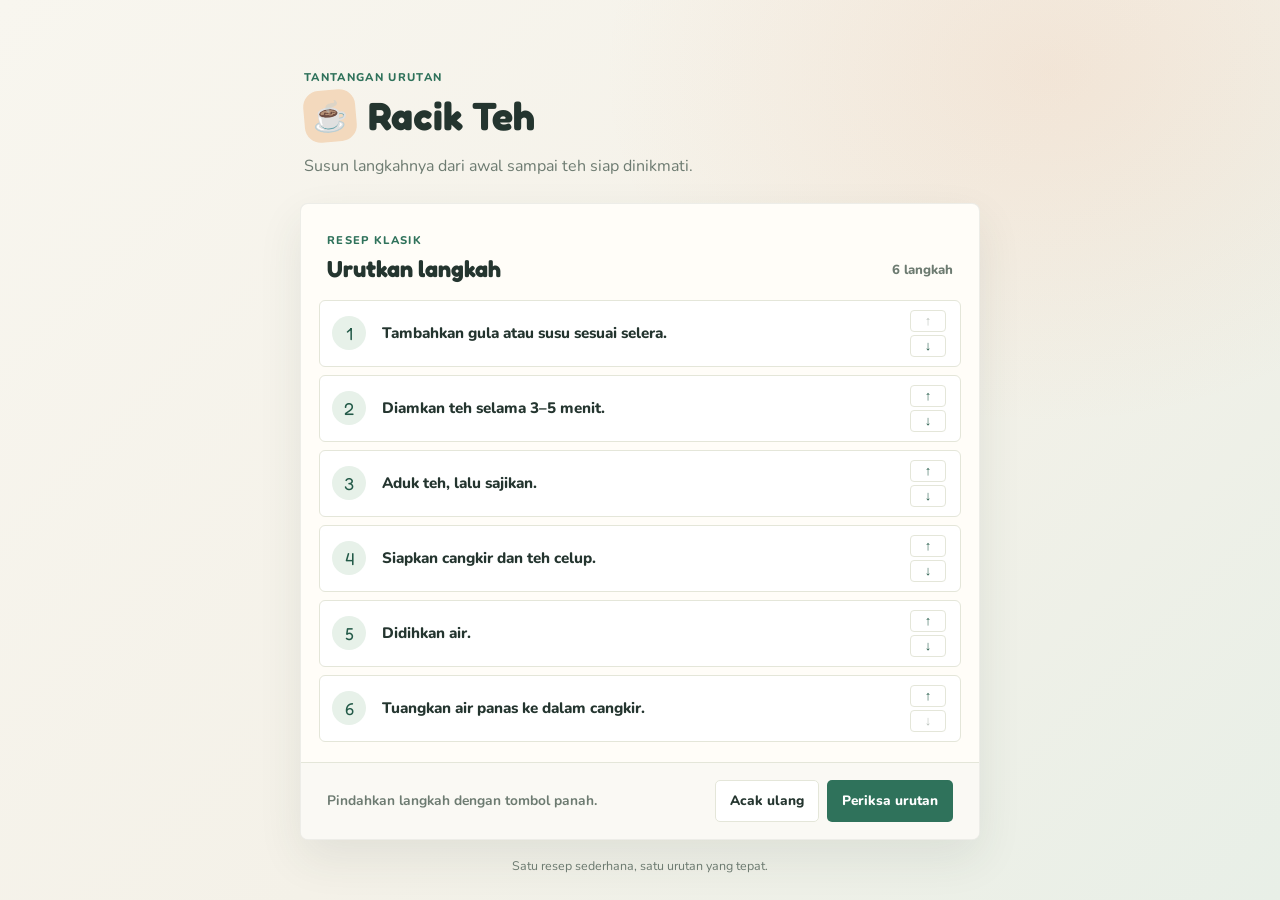
==== index.html @ b0c971d9 "first commit" ====
<!DOCTYPE html>
<html lang="id">
<head>
    <meta charset="UTF-8">
    <meta name="viewport" content="width=device-width, initial-scale=1.0">
    <meta name="theme-color" content="#f4f1e8">
    <title>Racik Teh | Urutkan Langkah</title>
    <link rel="preconnect" href="https://fonts.googleapis.com">
    <link rel="preconnect" href="https://fonts.gstatic.com" crossorigin>
    <link href="https://fonts.googleapis.com/css2?family=Fredoka:wght@500;600;700&family=Nunito:wght@400;600;700;800&display=swap" rel="stylesheet">
    <link rel="stylesheet" href="styles.css">
    <script type="module" src="game.js"></script>
</head>
<body>
    <main class="game-shell">
        <header class="game-header">
            <div class="eyebrow">TANTANGAN URUTAN</div>
            <div class="title-row">
                <span class="tea-mark" aria-hidden="true">☕</span>
                <h1>Racik Teh</h1>
            </div>
            <p>Susun langkahnya dari awal sampai teh siap dinikmati.</p>
        </header>

        <section class="game-panel" aria-labelledby="steps-heading">
            <div class="panel-heading">
                <div>
                    <span class="section-kicker">RESEP KLASIK</span>
                    <h2 id="steps-heading">Urutkan langkah</h2>
                </div>
                <div class="step-count" id="stepCount" aria-live="polite">6 langkah</div>
            </div>

            <ol class="steps-list" id="stepsList" aria-label="Langkah membuat teh"></ol>

            <div class="game-footer">
                <p class="feedback" id="feedback" aria-live="polite">Pindahkan langkah dengan tombol panah.</p>
                <div class="actions">
                    <button class="button button-secondary" id="resetButton" type="button">Acak ulang</button>
                    <button class="button button-primary" id="checkButton" type="button">Periksa urutan</button>
                </div>
            </div>
        </section>

        <footer class="page-footer">Satu resep sederhana, satu urutan yang tepat.</footer>
    </main>
</body>
</html>
---- styles.css ----
:root {
    color-scheme: light;
    --paper: #f4f1e8;
    --surface: #fffdf8;
    --ink: #24352f;
    --muted: #6d7b71;
    --line: #e4e6d9;
    --green: #2f725b;
    --green-dark: #235a48;
    --green-soft: #e7f1e9;
    --orange: #e18b55;
    --correct: #28714d;
    --wrong: #b34e3d;
    --display: 'Fredoka', sans-serif;
    --body: 'Nunito', sans-serif;
}

* {
    box-sizing: border-box;
}

body {
    min-height: 100vh;
    margin: 0;
    padding: 32px 18px 24px;
    background:
        radial-gradient(ellipse at 82% 8%, rgba(225, 139, 85, 0.12), transparent 28rem),
        linear-gradient(135deg, #f8f6ef 0%, var(--paper) 55%, #e8efe7 100%);
    color: var(--ink);
    font-family: var(--body);
}

button,
a {
    -webkit-tap-highlight-color: transparent;
}

.game-shell {
    width: min(100%, 680px);
    margin: 0 auto;
}

.back-link {
    display: inline-flex;
    align-items: center;
    min-height: 36px;
    color: var(--muted);
    font-size: 0.88rem;
    font-weight: 800;
    text-decoration: none;
}

.back-link:hover {
    color: var(--green-dark);
}

.game-header {
    padding: 38px 4px 24px;
    animation: arrive 450ms ease-out both;
}

.eyebrow,
.section-kicker {
    color: var(--green);
    font-size: 0.7rem;
    font-weight: 800;
    letter-spacing: 0.12em;
}

.title-row {
    display: flex;
    align-items: center;
    gap: 12px;
    margin-top: 5px;
}

.tea-mark {
    display: grid;
    width: 52px;
    height: 52px;
    flex: 0 0 52px;
    place-items: center;
    border-radius: 16px;
    background: #f3d9bd;
    font-size: 1.8rem;
    transform: rotate(-5deg);
}

h1,
h2 {
    margin: 0;
    font-family: var(--display);
}

h1 {
    font-size: 2.45rem;
    line-height: 1.1;
}

.game-header p {
    max-width: 470px;
    margin: 12px 0 0;
    color: var(--muted);
    font-size: 1rem;
    line-height: 1.55;
}

.game-panel {
    overflow: hidden;
    border: 1px solid rgba(36, 53, 47, 0.08);
    border-radius: 8px;
    background: var(--surface);
    box-shadow: 0 18px 45px rgba(45, 70, 56, 0.09);
    animation: arrive 550ms 80ms ease-out both;
}

.panel-heading {
    display: flex;
    align-items: end;
    justify-content: space-between;
    gap: 16px;
    padding: 24px 26px 18px;
}

.panel-heading h2 {
    margin-top: 4px;
    font-size: 1.45rem;
}

.step-count {
    padding-bottom: 3px;
    color: var(--muted);
    font-size: 0.82rem;
    font-weight: 800;
    white-space: nowrap;
}

.steps-list {
    display: grid;
    gap: 8px;
    margin: 0;
    padding: 0 18px;
    list-style: none;
}

.step-item {
    display: grid;
    grid-template-columns: 38px minmax(0, 1fr) 40px;
    align-items: center;
    gap: 12px;
    min-height: 64px;
    padding: 9px 10px 9px 12px;
    border: 1px solid var(--line);
    border-radius: 6px;
    background: #fff;
    animation: arrive 300ms ease-out both;
}

.step-number {
    display: grid;
    width: 34px;
    aspect-ratio: 1;
    place-items: center;
    border-radius: 50%;
    background: var(--green-soft);
    color: var(--green-dark);
    font-family: var(--display);
    font-size: 1.08rem;
}

.step-text {
    font-size: 0.95rem;
    font-weight: 800;
    line-height: 1.35;
}

.move-controls {
    display: grid;
    gap: 3px;
}

.move-button {
    display: grid;
    width: 36px;
    height: 22px;
    place-items: center;
    border: 1px solid var(--line);
    border-radius: 4px;
    background: #fff;
    color: var(--green-dark);
    cursor: pointer;
    font-size: 0.82rem;
    line-height: 1;
}

.move-button:hover:not(:disabled) {
    border-color: var(--green);
    background: var(--green-soft);
}

.move-button:disabled {
    color: #b8c0b9;
    cursor: default;
}

.step-item.is-correct {
    border-color: rgba(40, 113, 77, 0.45);
    background: #f3faf4;
}

.step-item.is-wrong {
    border-color: rgba(179, 78, 61, 0.35);
    background: #fff8f5;
}

.game-footer {
    display: grid;
    grid-template-columns: minmax(0, 1fr) auto;
    align-items: center;
    gap: 16px;
    margin-top: 20px;
    padding: 17px 26px;
    border-top: 1px solid var(--line);
    background: #faf9f4;
}

.feedback {
    margin: 0;
    color: var(--muted);
    font-size: 0.86rem;
    font-weight: 700;
    line-height: 1.4;
}

.feedback[data-state="success"] {
    color: var(--correct);
}

.feedback[data-state="error"] {
    color: var(--wrong);
}

.actions {
    display: flex;
    gap: 8px;
}

.button {
    min-height: 42px;
    padding: 0 14px;
    border: 1px solid transparent;
    border-radius: 5px;
    cursor: pointer;
    font-family: var(--body);
    font-size: 0.85rem;
    font-weight: 800;
    transition: background-color 140ms ease, transform 140ms ease;
}

.button:active {
    transform: translateY(1px);
}

.button-primary {
    background: var(--green);
    color: #fff;
}

.button-primary:hover {
    background: var(--green-dark);
}

.button-secondary {
    border-color: var(--line);
    background: #fff;
    color: var(--ink);
}

.button-secondary:hover {
    background: var(--green-soft);
}

.button:focus-visible,
.move-button:focus-visible,
.back-link:focus-visible {
    outline: 3px solid var(--orange);
    outline-offset: 3px;
}

.page-footer {
    padding: 17px 4px 0;
    color: var(--muted);
    font-size: 0.78rem;
    text-align: center;
}

@keyframes arrive {
    from {
        opacity: 0;
        transform: translateY(8px);
    }

    to {
        opacity: 1;
        transform: translateY(0);
    }
}

@media (max-width: 560px) {
    body {
        padding: 18px 12px 20px;
    }

    .game-header {
        padding: 27px 2px 19px;
    }

    h1 {
        font-size: 2.1rem;
    }

    .panel-heading {
        padding: 20px 16px 15px;
    }

    .steps-list {
        padding: 0 10px;
    }

    .step-item {
        grid-template-columns: 34px minmax(0, 1fr) 38px;
        gap: 9px;
        padding-left: 9px;
    }

    .step-text {
        font-size: 0.88rem;
    }

    .game-footer {
        grid-template-columns: 1fr;
        gap: 12px;
        padding: 15px 16px;
    }

    .actions {
        display: grid;
        grid-template-columns: 1fr 1.25fr;
    }

    .button {
        padding: 0 10px;
        font-size: 0.8rem;
    }
}

@media (prefers-reduced-motion: reduce) {
    *,
    *::before,
    *::after {
        animation-duration: 0.01ms !important;
        animation-iteration-count: 1 !important;
        scroll-behavior: auto !important;
        transition-duration: 0.01ms !important;
    }
}
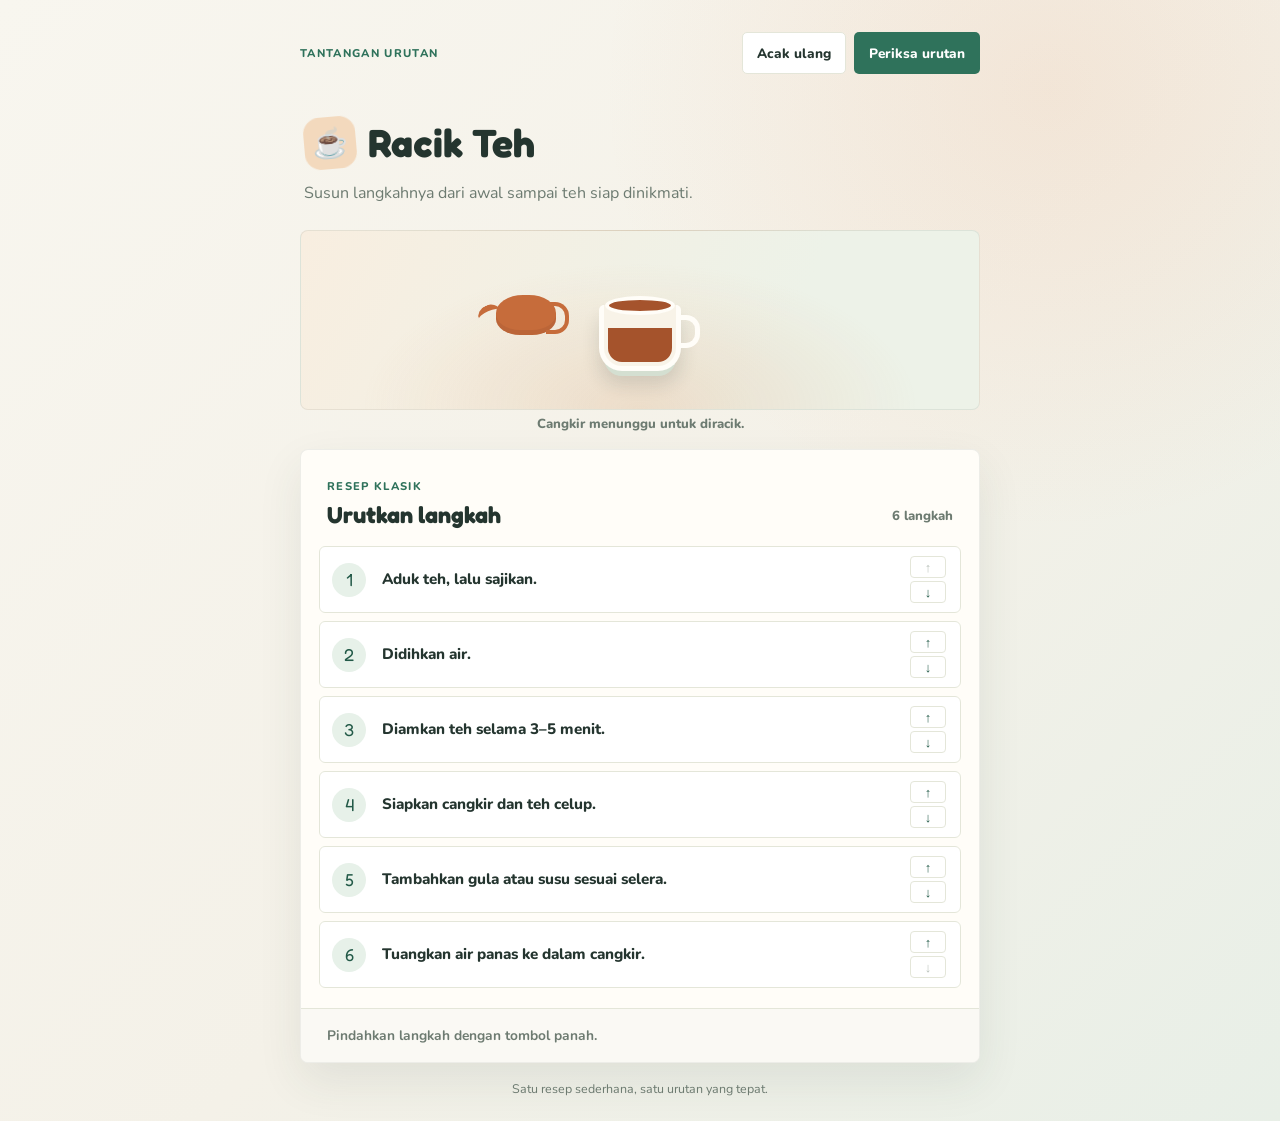
==== commit 59d41113: "feat: make button sticky to top screen" ====
--- a/index.html
+++ b/index.html
@@ -1,26 +1,51 @@
 <!DOCTYPE html>
 <html lang="id">
+
 <head>
     <meta charset="UTF-8">
     <meta name="viewport" content="width=device-width, initial-scale=1.0">
     <meta name="theme-color" content="#f4f1e8">
-    <title>Racik Teh | Urutkan Langkah</title>
+    <title>Racik Teh | Tantangan Urutan</title>
     <link rel="preconnect" href="https://fonts.googleapis.com">
     <link rel="preconnect" href="https://fonts.gstatic.com" crossorigin>
-    <link href="https://fonts.googleapis.com/css2?family=Fredoka:wght@500;600;700&family=Nunito:wght@400;600;700;800&display=swap" rel="stylesheet">
+    <link
+        href="https://fonts.googleapis.com/css2?family=Fredoka:wght@500;600;700&family=Nunito:wght@400;600;700;800&display=swap"
+        rel="stylesheet">
     <link rel="stylesheet" href="styles.css">
     <script type="module" src="game.js"></script>
 </head>
+
 <body>
     <main class="game-shell">
+        <div class="header-top">
+            <div class="eyebrow">TANTANGAN URUTAN</div>
+            <div class="top-actions">
+                <button class="button button-secondary" id="resetButton" type="button">Acak ulang</button>
+                <button class="button button-primary" id="checkButton" type="button">Periksa urutan</button>
+            </div>
+        </div>
         <header class="game-header">
-            <div class="eyebrow">TANTANGAN URUTAN</div>
             <div class="title-row">
                 <span class="tea-mark" aria-hidden="true">☕</span>
                 <h1>Racik Teh</h1>
             </div>
             <p>Susun langkahnya dari awal sampai teh siap dinikmati.</p>
         </header>
+
+        <div class="tea-scene" id="teaScene" role="img" aria-label="Cangkir teh menunggu untuk diracik">
+            <div class="tea-kettle" aria-hidden="true"></div>
+            <span class="steam steam-kettle" aria-hidden="true"></span>
+            <span class="tea-stream" aria-hidden="true"></span>
+            <div class="tea-cup" aria-hidden="true">
+                <span class="tea-liquid"></span>
+            </div>
+            <span class="steam steam-cup" aria-hidden="true"></span>
+            <span class="tea-bag" aria-hidden="true"></span>
+            <span class="sugar-cube" aria-hidden="true"></span>
+            <span class="tea-spoon" aria-hidden="true"></span>
+        </div>
+        <p class="tea-scene-caption" id="teaSceneCaption" aria-live="polite" aria-atomic="true">Cangkir menunggu untuk
+            diracik.</p>
 
         <section class="game-panel" aria-labelledby="steps-heading">
             <div class="panel-heading">
@@ -35,14 +60,11 @@
 
             <div class="game-footer">
                 <p class="feedback" id="feedback" aria-live="polite">Pindahkan langkah dengan tombol panah.</p>
-                <div class="actions">
-                    <button class="button button-secondary" id="resetButton" type="button">Acak ulang</button>
-                    <button class="button button-primary" id="checkButton" type="button">Periksa urutan</button>
-                </div>
             </div>
         </section>
 
         <footer class="page-footer">Satu resep sederhana, satu urutan yang tepat.</footer>
     </main>
 </body>
+
 </html>
--- a/styles.css
+++ b/styles.css
@@ -59,6 +59,20 @@
     animation: arrive 450ms ease-out both;
 }
 
+.header-top {
+    display: flex;
+    align-items: center;
+    justify-content: space-between;
+    gap: 12px;
+}
+
+.top-actions {
+    display: flex;
+    flex: 0 0 auto;
+    gap: 8px;
+    margin-left: auto;
+}
+
 .eyebrow,
 .section-kicker {
     color: var(--green);
@@ -112,6 +126,262 @@
     background: var(--surface);
     box-shadow: 0 18px 45px rgba(45, 70, 56, 0.09);
     animation: arrive 550ms 80ms ease-out both;
+}
+
+.tea-scene {
+    position: relative;
+    min-height: 180px;
+    margin-bottom: 5px;
+    overflow: hidden;
+    border: 1px solid rgba(36, 53, 47, 0.08);
+    border-radius: 8px;
+    background:
+        radial-gradient(ellipse at 50% 100%, rgba(225, 139, 85, 0.2), transparent 58%),
+        linear-gradient(115deg, #f8eee0, #edf2e8 70%);
+}
+
+.tea-cup {
+    position: absolute;
+    z-index: 1;
+    bottom: 38px;
+    left: calc(50% - 41px);
+    width: 82px;
+    height: 66px;
+    border: 5px solid #fffdf8;
+    border-top: 0;
+    border-radius: 5px 5px 23px 23px;
+    background: #f8f3e8;
+    box-shadow: 0 10px 0 -5px #d4dfd1, 0 14px 18px rgba(36, 53, 47, 0.14);
+    transform-origin: 50% 90%;
+}
+
+.tea-cup::before {
+    position: absolute;
+    top: 10px;
+    right: -24px;
+    width: 18px;
+    height: 23px;
+    border: 5px solid #fffdf8;
+    border-left: 0;
+    border-radius: 0 14px 14px 0;
+    content: "";
+}
+
+.tea-cup::after {
+    position: absolute;
+    top: -9px;
+    left: 50%;
+    width: 62px;
+    height: 11px;
+    border: 4px solid #fffdf8;
+    border-radius: 50%;
+    background: #a5532c;
+    content: "";
+    transform: translateX(-50%);
+}
+
+.tea-liquid {
+    position: absolute;
+    right: 4px;
+    bottom: 4px;
+    left: 4px;
+    height: 34px;
+    border-radius: 0 0 14px 14px;
+    background: #a5532c;
+}
+
+.tea-kettle {
+    position: absolute;
+    bottom: 74px;
+    left: calc(50% - 144px);
+    width: 60px;
+    height: 40px;
+    border-radius: 45% 45% 40% 40%;
+    background: #c66c3b;
+    box-shadow: inset 0 -5px 0 rgba(132, 67, 38, 0.16);
+}
+
+.tea-kettle::before {
+    position: absolute;
+    top: 10px;
+    left: -18px;
+    width: 23px;
+    height: 13px;
+    border-top: 6px solid #c66c3b;
+    border-radius: 50%;
+    content: "";
+    transform: rotate(-24deg);
+}
+
+.tea-kettle::after {
+    position: absolute;
+    top: 7px;
+    right: -13px;
+    width: 19px;
+    height: 24px;
+    border: 4px solid #c66c3b;
+    border-left: 0;
+    border-radius: 0 14px 14px 0;
+    content: "";
+}
+
+.steam {
+    position: absolute;
+    width: 14px;
+    height: 24px;
+    border-left: 3px solid rgba(109, 123, 113, 0.55);
+    border-radius: 50%;
+    opacity: 0;
+}
+
+.steam::after {
+    position: absolute;
+    top: 8px;
+    left: 5px;
+    width: 10px;
+    height: 18px;
+    border-left: 2px solid rgba(109, 123, 113, 0.35);
+    border-radius: 50%;
+    content: "";
+}
+
+.steam-kettle {
+    bottom: 116px;
+    left: calc(50% - 129px);
+}
+
+.steam-cup {
+    bottom: 107px;
+    left: calc(50% - 4px);
+}
+
+.tea-stream {
+    position: absolute;
+    z-index: 2;
+    top: 74px;
+    left: calc(50% - 87px);
+    width: 4px;
+    height: 48px;
+    border-radius: 4px;
+    background: #a5532c;
+    opacity: 0;
+    transform: scaleY(0);
+    transform-origin: top;
+}
+
+.tea-bag {
+    position: absolute;
+    z-index: 2;
+    top: 27px;
+    left: calc(50% - 5px);
+    width: 10px;
+    height: 13px;
+    border-radius: 2px;
+    background: #a5532c;
+    opacity: 0;
+}
+
+.tea-bag::before {
+    position: absolute;
+    bottom: 12px;
+    left: 4px;
+    width: 1px;
+    height: 34px;
+    background: #8d7053;
+    content: "";
+}
+
+.sugar-cube {
+    position: absolute;
+    top: 35px;
+    left: calc(50% - 17px);
+    width: 9px;
+    height: 9px;
+    border: 1px solid #e4d9c5;
+    border-radius: 2px;
+    background: #fffdf8;
+    opacity: 0;
+}
+
+.tea-spoon {
+    position: absolute;
+    top: 87px;
+    left: calc(50% + 17px);
+    width: 40px;
+    height: 3px;
+    border-radius: 3px;
+    background: #87928a;
+    opacity: 0;
+    transform-origin: 4px 50%;
+}
+
+.tea-spoon::before {
+    position: absolute;
+    top: -3px;
+    left: -6px;
+    width: 9px;
+    height: 9px;
+    border-radius: 50%;
+    background: #87928a;
+    content: "";
+}
+
+.tea-scene-caption {
+    margin: 0 4px 16px;
+    color: var(--muted);
+    font-size: 0.82rem;
+    font-weight: 800;
+    line-height: 1.4;
+    text-align: center;
+}
+
+.tea-scene.is-animating[data-step="prepare"] .tea-bag {
+    animation: teabag-drop 900ms ease-in-out;
+}
+
+.tea-scene.is-animating[data-step="boil"] .tea-kettle {
+    animation: kettle-boil 800ms ease-in-out;
+}
+
+.tea-scene.is-animating[data-step="boil"] .steam-kettle,
+.tea-scene.is-animating[data-step="serve"] .steam-cup {
+    animation: steam-rise 900ms ease-out;
+}
+
+.tea-scene.is-animating[data-step="pour"] .tea-kettle {
+    animation: kettle-pour 900ms ease-in-out;
+}
+
+.tea-scene.is-animating[data-step="pour"] .tea-stream {
+    animation: pour-stream 900ms ease-in-out;
+}
+
+.tea-scene.is-animating[data-step="pour"] .tea-liquid {
+    animation: fill-tea 900ms ease-in-out;
+}
+
+.tea-scene.is-animating[data-step="steep"] .tea-bag {
+    animation: teabag-steep 1s ease-in-out;
+}
+
+.tea-scene.is-animating[data-step="steep"] .tea-liquid {
+    animation: deepen-tea 1s ease-in-out;
+}
+
+.tea-scene.is-animating[data-step="season"] .sugar-cube {
+    animation: sugar-drop 850ms ease-in;
+}
+
+.tea-scene.is-animating[data-step="season"] .tea-spoon {
+    animation: spoon-stir 850ms ease-in-out;
+}
+
+.tea-scene.is-animating[data-step="serve"] .tea-cup {
+    animation: cup-serve 900ms ease-in-out;
+}
+
+.tea-scene.is-animating[data-mistake="serve"] .tea-cup {
+    animation: cup-serve 900ms ease-in-out;
 }
 
 .panel-heading {
@@ -215,9 +485,7 @@
 
 .game-footer {
     display: grid;
-    grid-template-columns: minmax(0, 1fr) auto;
-    align-items: center;
-    gap: 16px;
+    grid-template-columns: minmax(0, 1fr);
     margin-top: 20px;
     padding: 17px 26px;
     border-top: 1px solid var(--line);
@@ -238,11 +506,6 @@
 
 .feedback[data-state="error"] {
     color: var(--wrong);
-}
-
-.actions {
-    display: flex;
-    gap: 8px;
 }
 
 .button {
@@ -306,46 +569,287 @@
     }
 }
 
+@keyframes teabag-drop {
+    0% {
+        opacity: 0;
+        transform: translateY(-12px);
+    }
+
+    20%,
+    75% {
+        opacity: 1;
+    }
+
+    60% {
+        transform: translateY(57px);
+    }
+
+    100% {
+        opacity: 0;
+        transform: translateY(49px);
+    }
+}
+
+@keyframes kettle-boil {
+
+    0%,
+    100% {
+        transform: rotate(0);
+    }
+
+    25%,
+    75% {
+        transform: rotate(-5deg);
+    }
+
+    50% {
+        transform: rotate(5deg);
+    }
+}
+
+@keyframes steam-rise {
+    0% {
+        opacity: 0;
+        transform: translateY(8px) scale(0.8);
+    }
+
+    35%,
+    65% {
+        opacity: 1;
+    }
+
+    100% {
+        opacity: 0;
+        transform: translateY(-18px) scale(1.15);
+    }
+}
+
+@keyframes kettle-pour {
+
+    0%,
+    100% {
+        transform: rotate(0);
+    }
+
+    35%,
+    70% {
+        transform: rotate(-24deg);
+    }
+}
+
+@keyframes pour-stream {
+
+    0%,
+    15%,
+    85%,
+    100% {
+        opacity: 0;
+        transform: scaleY(0);
+    }
+
+    25%,
+    75% {
+        opacity: 1;
+        transform: scaleY(1);
+    }
+}
+
+@keyframes fill-tea {
+
+    0%,
+    100% {
+        height: 34px;
+    }
+
+    70% {
+        height: 44px;
+    }
+}
+
+@keyframes teabag-steep {
+
+    0%,
+    100% {
+        opacity: 0;
+    }
+
+    10%,
+    90% {
+        opacity: 1;
+    }
+
+    25%,
+    55%,
+    80% {
+        transform: translateY(48px);
+    }
+
+    40%,
+    70% {
+        transform: translateY(30px);
+    }
+}
+
+@keyframes deepen-tea {
+
+    0%,
+    100% {
+        background: #a5532c;
+    }
+
+    50% {
+        background: #753b25;
+    }
+}
+
+@keyframes sugar-drop {
+    0% {
+        opacity: 0;
+        transform: translateY(-8px) rotate(0);
+    }
+
+    20%,
+    75% {
+        opacity: 1;
+    }
+
+    60% {
+        transform: translateY(47px) rotate(95deg);
+    }
+
+    100% {
+        opacity: 0;
+        transform: translateY(42px) rotate(120deg);
+    }
+}
+
+@keyframes spoon-stir {
+
+    0%,
+    100% {
+        opacity: 0;
+        transform: rotate(0);
+    }
+
+    15%,
+    85% {
+        opacity: 1;
+    }
+
+    30%,
+    70% {
+        transform: rotate(24deg);
+    }
+
+    50% {
+        transform: rotate(-24deg);
+    }
+}
+
+@keyframes cup-serve {
+
+    0%,
+    100% {
+        transform: translateX(0) rotate(0);
+    }
+
+    40%,
+    70% {
+        transform: translateX(18px) rotate(5deg);
+    }
+}
+
 @media (max-width: 560px) {
     body {
-        padding: 18px 12px 20px;
+        padding: 0 8px 20px;
     }
 
     .game-header {
-        padding: 27px 2px 19px;
+        padding: 20px 2px 19px;
+    }
+
+    .header-top {
+        position: sticky;
+        top: 0;
+        z-index: 20;
+        align-items: center;
+        flex-wrap: nowrap;
+        gap: 6px;
+        margin: 0 -8px;
+        padding: 8px;
+        border-bottom: 1px solid var(--line);
+        background: rgba(248, 246, 239, 0.97);
+        box-shadow: 0 4px 12px rgba(36, 53, 47, 0.08);
+    }
+
+    .eyebrow {
+        font-size: 0.65rem;
+        letter-spacing: 0.07em;
+        white-space: nowrap;
+    }
+
+    .top-actions {
+        flex-wrap: nowrap;
+        justify-content: flex-end;
+        gap: 4px;
+    }
+
+    .top-actions .button {
+        min-height: 34px;
+        padding: 0 3px;
+        font-size: 0.68rem;
+        white-space: nowrap;
     }
 
     h1 {
-        font-size: 2.1rem;
+        font-size: 1.75rem;
+    }
+
+    .tea-mark {
+        width: 44px;
+        height: 44px;
+        flex-basis: 44px;
+        border-radius: 14px;
+        font-size: 1.55rem;
     }
 
     .panel-heading {
-        padding: 20px 16px 15px;
+        padding: 16px 12px 12px;
     }
 
     .steps-list {
-        padding: 0 10px;
+        gap: 6px;
+        padding: 0 4px;
     }
 
     .step-item {
-        grid-template-columns: 34px minmax(0, 1fr) 38px;
-        gap: 9px;
-        padding-left: 9px;
+        grid-template-columns: 30px minmax(0, 1fr) 32px;
+        gap: 7px;
+        min-height: 54px;
+        padding: 6px;
+    }
+
+    .step-number {
+        width: 28px;
+        font-size: 0.96rem;
     }
 
     .step-text {
-        font-size: 0.88rem;
+        font-size: 0.82rem;
+        line-height: 1.3;
+    }
+
+    .move-controls {
+        gap: 2px;
+    }
+
+    .move-button {
+        width: 30px;
+        height: 20px;
     }
 
     .game-footer {
-        grid-template-columns: 1fr;
-        gap: 12px;
-        padding: 15px 16px;
-    }
-
-    .actions {
-        display: grid;
-        grid-template-columns: 1fr 1.25fr;
+        padding: 13px 12px;
     }
 
     .button {
@@ -355,6 +859,7 @@
 }
 
 @media (prefers-reduced-motion: reduce) {
+
     *,
     *::before,
     *::after {
